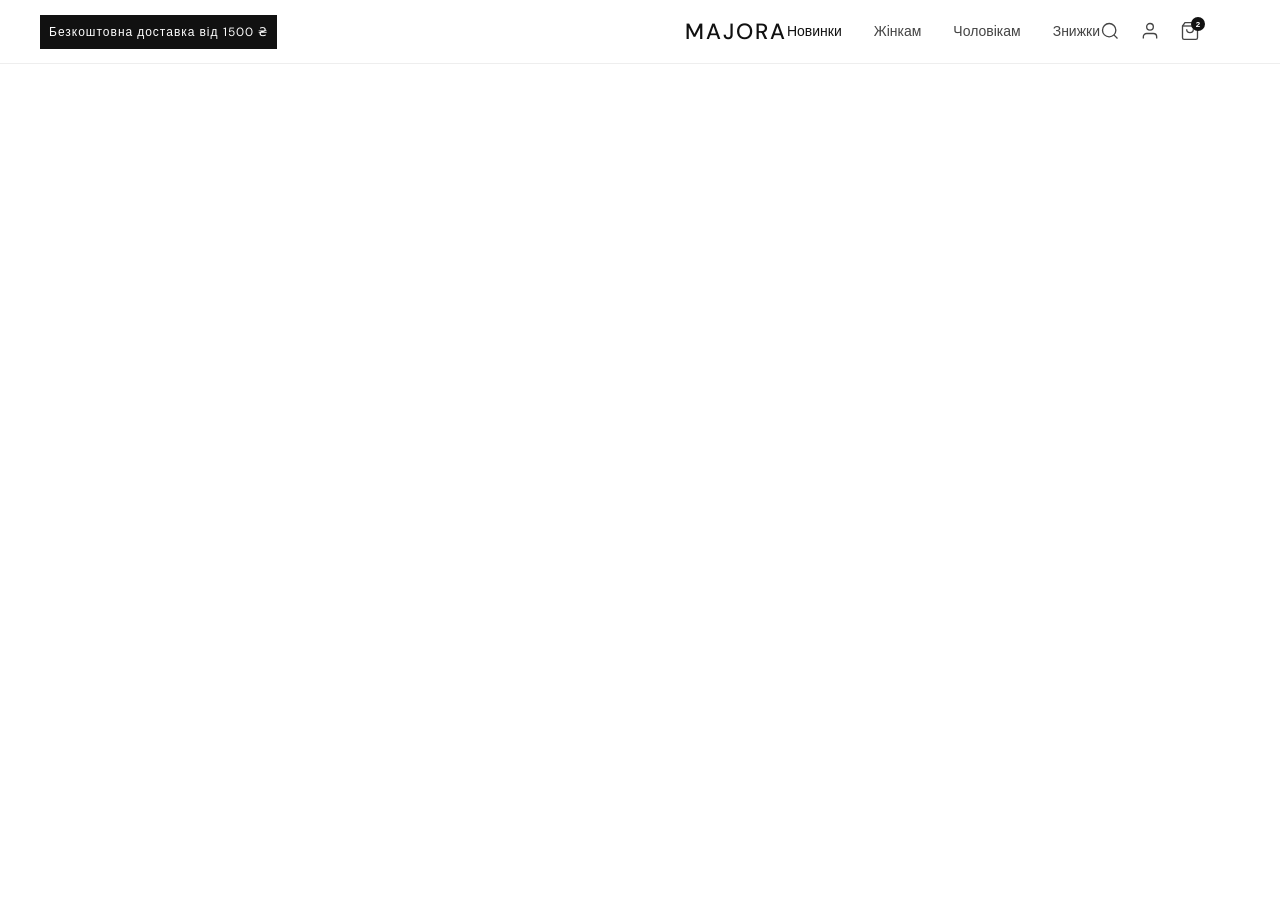
==== index.html @ 752298bf "Add files via upload" ====
<HTML>
    <head>
        <title>Trendora</title>
        <link rel="stylesheet"href="style.css"/>
        <link rel="preconnect" href="https://fonts.googleapis.com">
<link rel="preconnect" href="https://fonts.gstatic.com" crossorigin>
<link href="https://fonts.googleapis.com/css2?family=Bitcount+Grid+Double:wght@100..900&display=swap" rel="stylesheet">
    </head>
    <body>
        <header>
        <!DOCTYPE html>
<html lang="uk">
<head>
  <meta charset="UTF-8">
  <meta name="viewport" content="width=device-width, initial-scale=1.0">
  <title>Majora</title>
  <link href="https://fonts.googleapis.com/css2?family=DM+Sans:wght@300;400;500&display=swap" rel="stylesheet">
  <style>
    * { margin: 0; padding: 0; box-sizing: border-box; }
    body { font-family: 'DM Sans', sans-serif; background: #fff; }

    .topbar {
      background: #111;
      color: #fff;
      text-align: center;
      font-size: 12px;
      letter-spacing: 1px;
      padding: 9px;
    }

    header {
      display: flex;
      align-items: center;
      justify-content: space-between;
      padding: 0 40px;
      height: 64px;
      border-bottom: 1px solid #eee;
    }

    .logo {
      font-size: 22px;
      font-weight: 500;
      letter-spacing: 2px;
      text-transform: uppercase;
      color: #111;
      text-decoration: none;
    }

    nav { display: flex; gap: 32px; }

    nav a {
      font-size: 14px;
      color: #444;
      text-decoration: none;
      transition: color 0.15s;
    }

    nav a:hover { color: #111; }
    nav a.active { color: #111; font-weight: 500; }

    .icons {
      display: flex;
      align-items: center;
      gap: 20px;
    }

    .icons button {
      background: none;
      border: none;
      cursor: pointer;
      color: #444;
      display: flex;
      align-items: center;
      position: relative;
      transition: color 0.15s;
    }

    .icons button:hover { color: #111; }
    .icons button svg { width: 20px; height: 20px; stroke: currentColor; fill: none; stroke-width: 1.6; }

    .dot {
      position: absolute;
      top: -4px;
      right: -5px;
      width: 14px;
      height: 14px;
      background: #111;
      border-radius: 50%;
      font-size: 8px;
      color: #fff;
      font-weight: 600;
      display: flex;
      align-items: center;
      justify-content: center;
    }
  </style>
</head>
<body>

  <div class="topbar">Безкоштовна доставка від 1500 ₴</div>

  <header>
    <a class="logo" href="#">Majora</a>

    <nav>
      <a href="#" class="active">Новинки</a>
      <a href="#">Жінкам</a>
      <a href="#">Чоловікам</a>
      <a href="#">Знижки</a>
    </nav>

    <div class="icons">
      <button title="Пошук">
        <svg viewBox="0 0 24 24"><circle cx="11" cy="11" r="8"/><line x1="21" y1="21" x2="16.65" y2="16.65"/></svg>
      </button>
      <button title="Профіль">
        <svg viewBox="0 0 24 24"><path d="M20 21v-2a4 4 0 0 0-4-4H8a4 4 0 0 0-4 4v2"/><circle cx="12" cy="7" r="4"/></svg>
      </button>
      <button title="Кошик">
        <svg viewBox="0 0 24 24"><path d="M6 2L3 6v14a2 2 0 0 0 2 2h14a2 2 0 0 0 2-2V6l-3-4z"/><line x1="3" y1="6" x2="21" y2="6"/><path d="M16 10a4 4 0 0 1-8 0"/></svg>
        <span class="dot">2</span>
      </button>
    </div>
  </header>

</body>
</html>
        </header>
        <main>
            
        </main>
        <footer>
            
        </footer>

    </body>
</HTML>
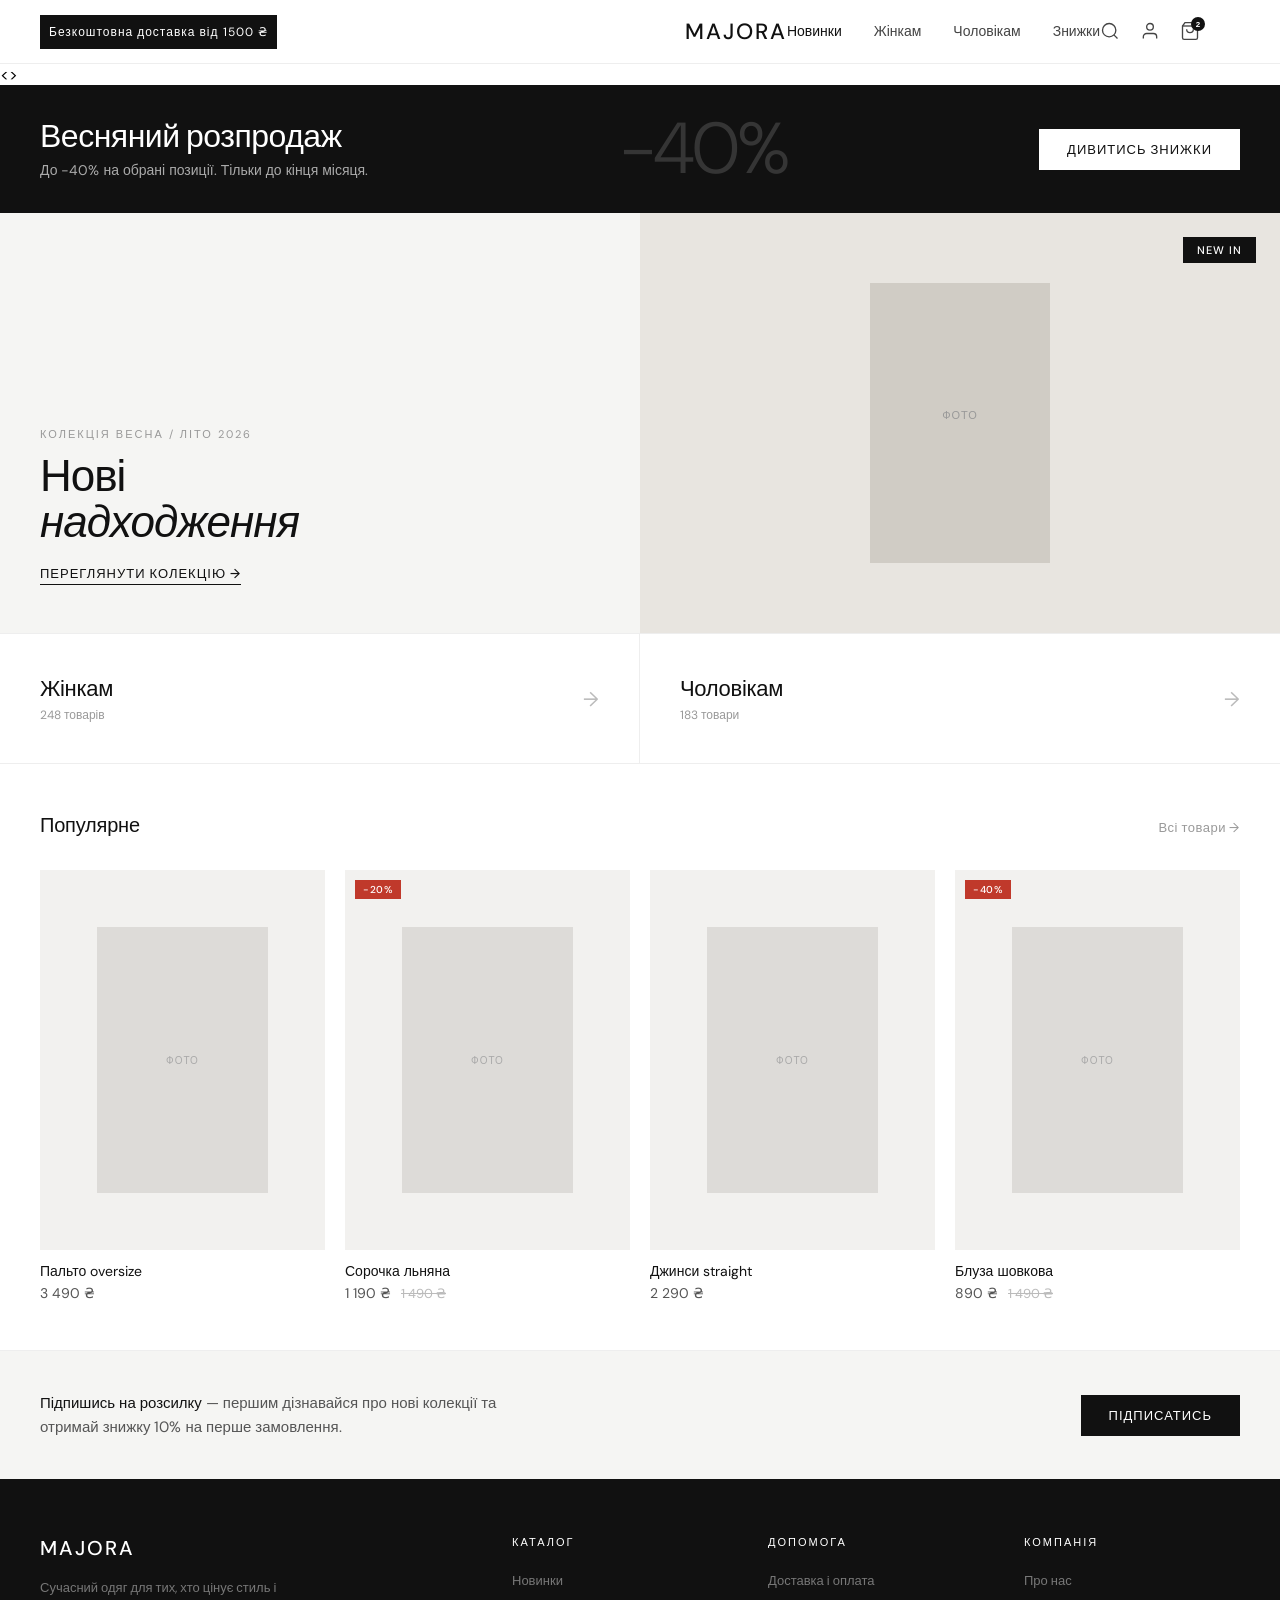
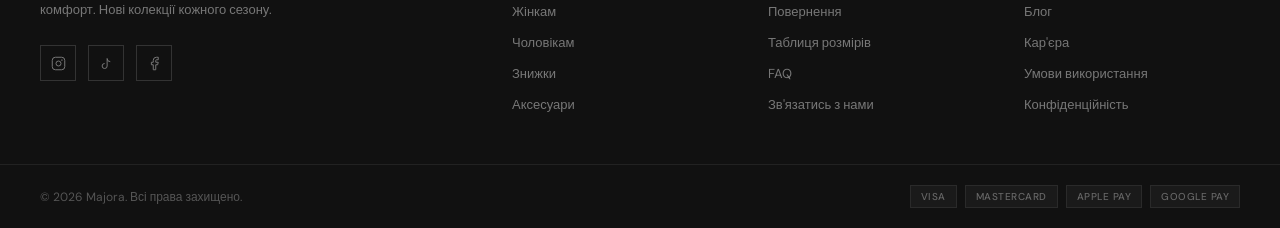
==== commit 25f00c50: "Add files via upload" ====
--- a/index.html
+++ b/index.html
@@ -126,11 +126,506 @@
 </body>
 </html>
         </header>
-        <main>
-            
-        </main>
+        <>
+            <main>
+  <style>
+    * { margin: 0; padding: 0; box-sizing: border-box; }
+    .main-wrap { font-family: 'DM Sans', sans-serif; background: #fff; color: #111; }
+
+    /* SALE BANNER */
+    .sale-banner {
+      background: #111;
+      color: #fff;
+      display: flex;
+      align-items: center;
+      justify-content: space-between;
+      padding: 28px 40px;
+      gap: 24px;
+    }
+    .sale-banner .sale-text h2 { font-size: 32px; font-weight: 500; letter-spacing: -0.5px; line-height: 1.1; }
+    .sale-banner .sale-text p { font-size: 14px; color: #aaa; margin-top: 6px; }
+    .sale-tag {
+      font-size: 72px;
+      font-weight: 300;
+      letter-spacing: -3px;
+      color: #fff;
+      opacity: 0.15;
+      line-height: 1;
+      user-select: none;
+    }
+    .sale-btn {
+      background: #fff;
+      color: #111;
+      border: none;
+      padding: 12px 28px;
+      font-size: 13px;
+      font-family: 'DM Sans', sans-serif;
+      font-weight: 500;
+      letter-spacing: 1px;
+      text-transform: uppercase;
+      cursor: pointer;
+      white-space: nowrap;
+      transition: background 0.15s, color 0.15s;
+    }
+    .sale-btn:hover { background: #e0e0e0; }
+
+    /* HERO */
+    .hero {
+      display: grid;
+      grid-template-columns: 1fr 1fr;
+      min-height: 420px;
+      border-bottom: 1px solid #eee;
+    }
+    .hero-left {
+      background: #f5f5f3;
+      display: flex;
+      flex-direction: column;
+      justify-content: flex-end;
+      padding: 48px 40px;
+      position: relative;
+      overflow: hidden;
+    }
+    .hero-left .hero-tag {
+      font-size: 11px;
+      letter-spacing: 2px;
+      text-transform: uppercase;
+      color: #999;
+      margin-bottom: 12px;
+    }
+    .hero-left h1 {
+      font-size: 44px;
+      font-weight: 300;
+      letter-spacing: -1px;
+      line-height: 1.05;
+      margin-bottom: 20px;
+      color: #111;
+    }
+    .hero-left h1 em { font-style: italic; font-weight: 300; }
+    .hero-cta {
+      display: inline-flex;
+      align-items: center;
+      gap: 8px;
+      font-size: 13px;
+      font-weight: 500;
+      letter-spacing: 1px;
+      text-transform: uppercase;
+      color: #111;
+      text-decoration: none;
+      border-bottom: 1px solid #111;
+      padding-bottom: 2px;
+      width: fit-content;
+    }
+    .hero-visual {
+      background: #e8e5e0;
+      display: flex;
+      align-items: center;
+      justify-content: center;
+      min-height: 420px;
+      position: relative;
+      overflow: hidden;
+    }
+    .hero-visual .placeholder-img {
+      width: 180px;
+      height: 280px;
+      background: #d0ccc5;
+      display: flex;
+      align-items: center;
+      justify-content: center;
+      padding-bottom: 16px;
+      font-size: 11px;
+      letter-spacing: 1px;
+      text-transform: uppercase;
+      color: #999;
+    }
+    .hero-visual .badge {
+      position: absolute;
+      top: 24px;
+      right: 24px;
+      background: #111;
+      color: #fff;
+      font-size: 11px;
+      font-weight: 500;
+      letter-spacing: 1px;
+      text-transform: uppercase;
+      padding: 6px 14px;
+    }
+
+    /* CATEGORIES */
+    .categories {
+      display: grid;
+      grid-template-columns: 1fr 1fr;
+      border-bottom: 1px solid #eee;
+    }
+    .cat-item {
+      padding: 40px;
+      border-right: 1px solid #eee;
+      display: flex;
+      align-items: center;
+      justify-content: space-between;
+      cursor: pointer;
+      transition: background 0.15s;
+    }
+    .cat-item:last-child { border-right: none; }
+    .cat-item:hover { background: #fafafa; }
+    .cat-item .cat-label { font-size: 22px; font-weight: 400; letter-spacing: -0.3px; }
+    .cat-item .cat-count { font-size: 12px; color: #999; margin-top: 4px; }
+    .cat-arrow { font-size: 20px; color: #bbb; transition: color 0.15s, transform 0.15s; }
+    .cat-item:hover .cat-arrow { color: #111; transform: translateX(4px); }
+
+    /* PRODUCTS */
+    .products-section { padding: 48px 40px; }
+    .section-header {
+      display: flex;
+      align-items: baseline;
+      justify-content: space-between;
+      margin-bottom: 32px;
+    }
+    .section-header h2 { font-size: 20px; font-weight: 500; letter-spacing: -0.2px; }
+    .section-header a { font-size: 13px; color: #999; text-decoration: none; letter-spacing: 0.5px; }
+    .section-header a:hover { color: #111; }
+    .products-grid {
+      display: grid;
+      grid-template-columns: repeat(4, 1fr);
+      gap: 20px;
+    }
+    .product-card { cursor: pointer; }
+    .product-img {
+      background: #f2f1ef;
+      aspect-ratio: 3/4;
+      display: flex;
+      align-items: center;
+      justify-content: center;
+      margin-bottom: 12px;
+      position: relative;
+      overflow: hidden;
+      transition: background 0.2s;
+    }
+    .product-card:hover .product-img { background: #eae9e6; }
+    .product-img .pimg-inner {
+      width: 60%;
+      height: 70%;
+      background: #dddbd8;
+      display: flex;
+      align-items: center;
+      justify-content: center;
+      font-size: 10px;
+      letter-spacing: 1px;
+      text-transform: uppercase;
+      color: #aaa;
+    }
+    .product-img .badge-sale {
+      position: absolute;
+      top: 10px;
+      left: 10px;
+      background: #c0392b;
+      color: #fff;
+      font-size: 10px;
+      font-weight: 500;
+      padding: 3px 8px;
+      letter-spacing: 0.5px;
+    }
+    .product-img .btn-wishlist {
+      position: absolute;
+      top: 10px;
+      right: 10px;
+      background: #fff;
+      border: none;
+      width: 28px;
+      height: 28px;
+      display: flex;
+      align-items: center;
+      justify-content: center;
+      cursor: pointer;
+      opacity: 0;
+      transition: opacity 0.15s;
+    }
+    .product-card:hover .btn-wishlist { opacity: 1; }
+    .btn-wishlist svg { width: 14px; height: 14px; stroke: #111; fill: none; stroke-width: 1.6; }
+    .product-name { font-size: 14px; font-weight: 400; color: #111; margin-bottom: 4px; }
+    .product-price { font-size: 14px; color: #555; }
+    .product-price .old { text-decoration: line-through; color: #bbb; margin-left: 6px; font-size: 13px; }
+
+    /* STRIP BANNER */
+    .strip-banner {
+      background: #f5f5f3;
+      border-top: 1px solid #eee;
+      padding: 40px;
+      display: flex;
+      align-items: center;
+      justify-content: space-between;
+      gap: 24px;
+    }
+    .strip-banner p { font-size: 15px; color: #555; max-width: 500px; line-height: 1.6; }
+    .strip-banner p strong { color: #111; font-weight: 500; }
+    .strip-btn {
+      background: #111;
+      color: #fff;
+      border: none;
+      padding: 12px 28px;
+      font-size: 13px;
+      font-family: 'DM Sans', sans-serif;
+      font-weight: 500;
+      letter-spacing: 1px;
+      text-transform: uppercase;
+      cursor: pointer;
+      white-space: nowrap;
+      transition: background 0.15s;
+    }
+    .strip-btn:hover { background: #333; }
+  </style>
+
+  <div class="main-wrap">
+
+    <!-- SALE BANNER -->
+    <div class="sale-banner">
+      <div class="sale-text">
+        <h2>Весняний розпродаж</h2>
+        <p>До −40% на обрані позиції. Тільки до кінця місяця.</p>
+      </div>
+      <div class="sale-tag">−40%</div>
+      <button class="sale-btn">Дивитись знижки</button>
+    </div>
+
+    <!-- HERO -->
+    <div class="hero">
+      <div class="hero-left">
+        <span class="hero-tag">Колекція весна / літо 2026</span>
+        <h1>Нові<br><em>надходження</em></h1>
+        <a href="#" class="hero-cta">Переглянути колекцію →</a>
+      </div>
+      <div class="hero-visual">
+        <div class="placeholder-img">фото</div>
+        <span class="badge">New in</span>
+      </div>
+    </div>
+
+    <!-- CATEGORIES -->
+    <div class="categories">
+      <div class="cat-item">
+        <div>
+          <div class="cat-label">Жінкам</div>
+          <div class="cat-count">248 товарів</div>
+        </div>
+        <span class="cat-arrow">→</span>
+      </div>
+      <div class="cat-item">
+        <div>
+          <div class="cat-label">Чоловікам</div>
+          <div class="cat-count">183 товари</div>
+        </div>
+        <span class="cat-arrow">→</span>
+      </div>
+    </div>
+
+    <!-- PRODUCTS -->
+    <div class="products-section">
+      <div class="section-header">
+        <h2>Популярне</h2>
+        <a href="#">Всі товари →</a>
+      </div>
+      <div class="products-grid">
+
+        <div class="product-card">
+          <div class="product-img">
+            <div class="pimg-inner">фото</div>
+            <button class="btn-wishlist">
+              <svg viewBox="0 0 24 24"><path d="M20.84 4.61a5.5 5.5 0 0 0-7.78 0L12 5.67l-1.06-1.06a5.5 5.5 0 0 0-7.78 7.78l1.06 1.06L12 21.23l7.78-7.78 1.06-1.06a5.5 5.5 0 0 0 0-7.78z"/></svg>
+            </button>
+          </div>
+          <div class="product-name">Пальто oversize</div>
+          <div class="product-price">3 490 ₴</div>
+        </div>
+
+        <div class="product-card">
+          <div class="product-img">
+            <div class="pimg-inner">фото</div>
+            <span class="badge-sale">−20%</span>
+            <button class="btn-wishlist">
+              <svg viewBox="0 0 24 24"><path d="M20.84 4.61a5.5 5.5 0 0 0-7.78 0L12 5.67l-1.06-1.06a5.5 5.5 0 0 0-7.78 7.78l1.06 1.06L12 21.23l7.78-7.78 1.06-1.06a5.5 5.5 0 0 0 0-7.78z"/></svg>
+            </button>
+          </div>
+          <div class="product-name">Сорочка льняна</div>
+          <div class="product-price">1 190 ₴ <span class="old">1 490 ₴</span></div>
+        </div>
+
+        <div class="product-card">
+          <div class="product-img">
+            <div class="pimg-inner">фото</div>
+            <button class="btn-wishlist">
+              <svg viewBox="0 0 24 24"><path d="M20.84 4.61a5.5 5.5 0 0 0-7.78 0L12 5.67l-1.06-1.06a5.5 5.5 0 0 0-7.78 7.78l1.06 1.06L12 21.23l7.78-7.78 1.06-1.06a5.5 5.5 0 0 0 0-7.78z"/></svg>
+            </button>
+          </div>
+          <div class="product-name">Джинси straight</div>
+          <div class="product-price">2 290 ₴</div>
+        </div>
+
+        <div class="product-card">
+          <div class="product-img">
+            <div class="pimg-inner">фото</div>
+            <span class="badge-sale">−40%</span>
+            <button class="btn-wishlist">
+              <svg viewBox="0 0 24 24"><path d="M20.84 4.61a5.5 5.5 0 0 0-7.78 0L12 5.67l-1.06-1.06a5.5 5.5 0 0 0-7.78 7.78l1.06 1.06L12 21.23l7.78-7.78 1.06-1.06a5.5 5.5 0 0 0 0-7.78z"/></svg>
+            </button>
+          </div>
+          <div class="product-name">Блуза шовкова</div>
+          <div class="product-price">890 ₴ <span class="old">1 490 ₴</span></div>
+        </div>
+
+      </div>
+    </div>
+
+    <!-- STRIP BANNER -->
+    <div class="strip-banner">
+      <p><strong>Підпишись на розсилку</strong> — першим дізнавайся про нові колекції та отримай знижку 10% на перше замовлення.</p>
+      <button class="strip-btn">Підписатись</button>
+    </div>
+
+  </div>
+</main>
+        
         <footer>
-            
+            <style>
+    .footer-wrap { font-family: 'DM Sans', sans-serif; background: #111; color: #fff; }
+    .footer-top {
+      display: grid;
+      grid-template-columns: 2fr 1fr 1fr 1fr;
+      gap: 40px;
+      padding: 56px 40px 40px;
+      border-bottom: 1px solid #222;
+    }
+    .footer-brand .logo {
+      font-size: 20px;
+      font-weight: 500;
+      letter-spacing: 2px;
+      text-transform: uppercase;
+      color: #fff;
+      text-decoration: none;
+      display: block;
+      margin-bottom: 16px;
+    }
+    .footer-brand p {
+      font-size: 13px;
+      color: #777;
+      line-height: 1.7;
+      max-width: 240px;
+      margin-bottom: 24px;
+    }
+    .footer-socials { display: flex; gap: 12px; }
+    .footer-socials a {
+      width: 36px;
+      height: 36px;
+      border: 1px solid #333;
+      display: flex;
+      align-items: center;
+      justify-content: center;
+      transition: border-color 0.15s, background 0.15s;
+      text-decoration: none;
+    }
+    .footer-socials a:hover { border-color: #fff; background: #fff; }
+    .footer-socials a:hover svg { stroke: #111; }
+    .footer-socials svg { width: 15px; height: 15px; stroke: #777; fill: none; stroke-width: 1.6; }
+    .footer-col h4 {
+      font-size: 11px;
+      font-weight: 500;
+      letter-spacing: 2px;
+      text-transform: uppercase;
+      color: #fff;
+      margin-bottom: 20px;
+    }
+    .footer-col ul { list-style: none; padding: 0; margin: 0; }
+    .footer-col ul li { margin-bottom: 10px; }
+    .footer-col ul li a {
+      font-size: 13px;
+      color: #777;
+      text-decoration: none;
+      transition: color 0.15s;
+    }
+    .footer-col ul li a:hover { color: #fff; }
+    .footer-bottom {
+      display: flex;
+      align-items: center;
+      justify-content: space-between;
+      padding: 20px 40px;
+    }
+    .footer-bottom p { font-size: 12px; color: #555; margin: 0; }
+    .footer-bottom .pay-icons { display: flex; gap: 8px; align-items: center; }
+    .pay-icon {
+      background: #1a1a1a;
+      border: 1px solid #2a2a2a;
+      padding: 4px 10px;
+      font-size: 10px;
+      font-weight: 500;
+      letter-spacing: 0.5px;
+      color: #666;
+      text-transform: uppercase;
+    }
+  </style>
+
+  <div class="footer-wrap">
+    <div class="footer-top">
+
+      <div class="footer-brand">
+        <a class="logo" href="#">Majora</a>
+        <p>Сучасний одяг для тих, хто цінує стиль і комфорт. Нові колекції кожного сезону.</p>
+        <div class="footer-socials">
+          <a href="#" title="Instagram">
+            <svg viewBox="0 0 24 24"><rect x="2" y="2" width="20" height="20" rx="5"/><circle cx="12" cy="12" r="4"/><circle cx="17.5" cy="6.5" r="0.5" fill="#777"/></svg>
+          </a>
+          <a href="#" title="TikTok">
+            <svg viewBox="0 0 24 24"><path d="M9 12a4 4 0 1 0 4 4V4a5 5 0 0 0 5 5"/></svg>
+          </a>
+          <a href="#" title="Facebook">
+            <svg viewBox="0 0 24 24"><path d="M18 2h-3a5 5 0 0 0-5 5v3H7v4h3v8h4v-8h3l1-4h-4V7a1 1 0 0 1 1-1h3z"/></svg>
+          </a>
+        </div>
+      </div>
+
+      <div class="footer-col">
+        <h4>Каталог</h4>
+        <ul>
+          <li><a href="#">Новинки</a></li>
+          <li><a href="#">Жінкам</a></li>
+          <li><a href="#">Чоловікам</a></li>
+          <li><a href="#">Знижки</a></li>
+          <li><a href="#">Аксесуари</a></li>
+        </ul>
+      </div>
+
+      <div class="footer-col">
+        <h4>Допомога</h4>
+        <ul>
+          <li><a href="#">Доставка і оплата</a></li>
+          <li><a href="#">Повернення</a></li>
+          <li><a href="#">Таблиця розмірів</a></li>
+          <li><a href="#">FAQ</a></li>
+          <li><a href="#">Зв'язатись з нами</a></li>
+        </ul>
+      </div>
+
+      <div class="footer-col">
+        <h4>Компанія</h4>
+        <ul>
+          <li><a href="#">Про нас</a></li>
+          <li><a href="#">Блог</a></li>
+          <li><a href="#">Кар'єра</a></li>
+          <li><a href="#">Умови використання</a></li>
+          <li><a href="#">Конфіденційність</a></li>
+        </ul>
+      </div>
+
+    </div>
+
+    <div class="footer-bottom">
+      <p>© 2026 Majora. Всі права захищено.</p>
+      <div class="pay-icons">
+        <span class="pay-icon">Visa</span>
+        <span class="pay-icon">Mastercard</span>
+        <span class="pay-icon">Apple Pay</span>
+        <span class="pay-icon">Google Pay</span>
+      </div>
+    </div>
+  </div>
+
         </footer>
 
     </body>
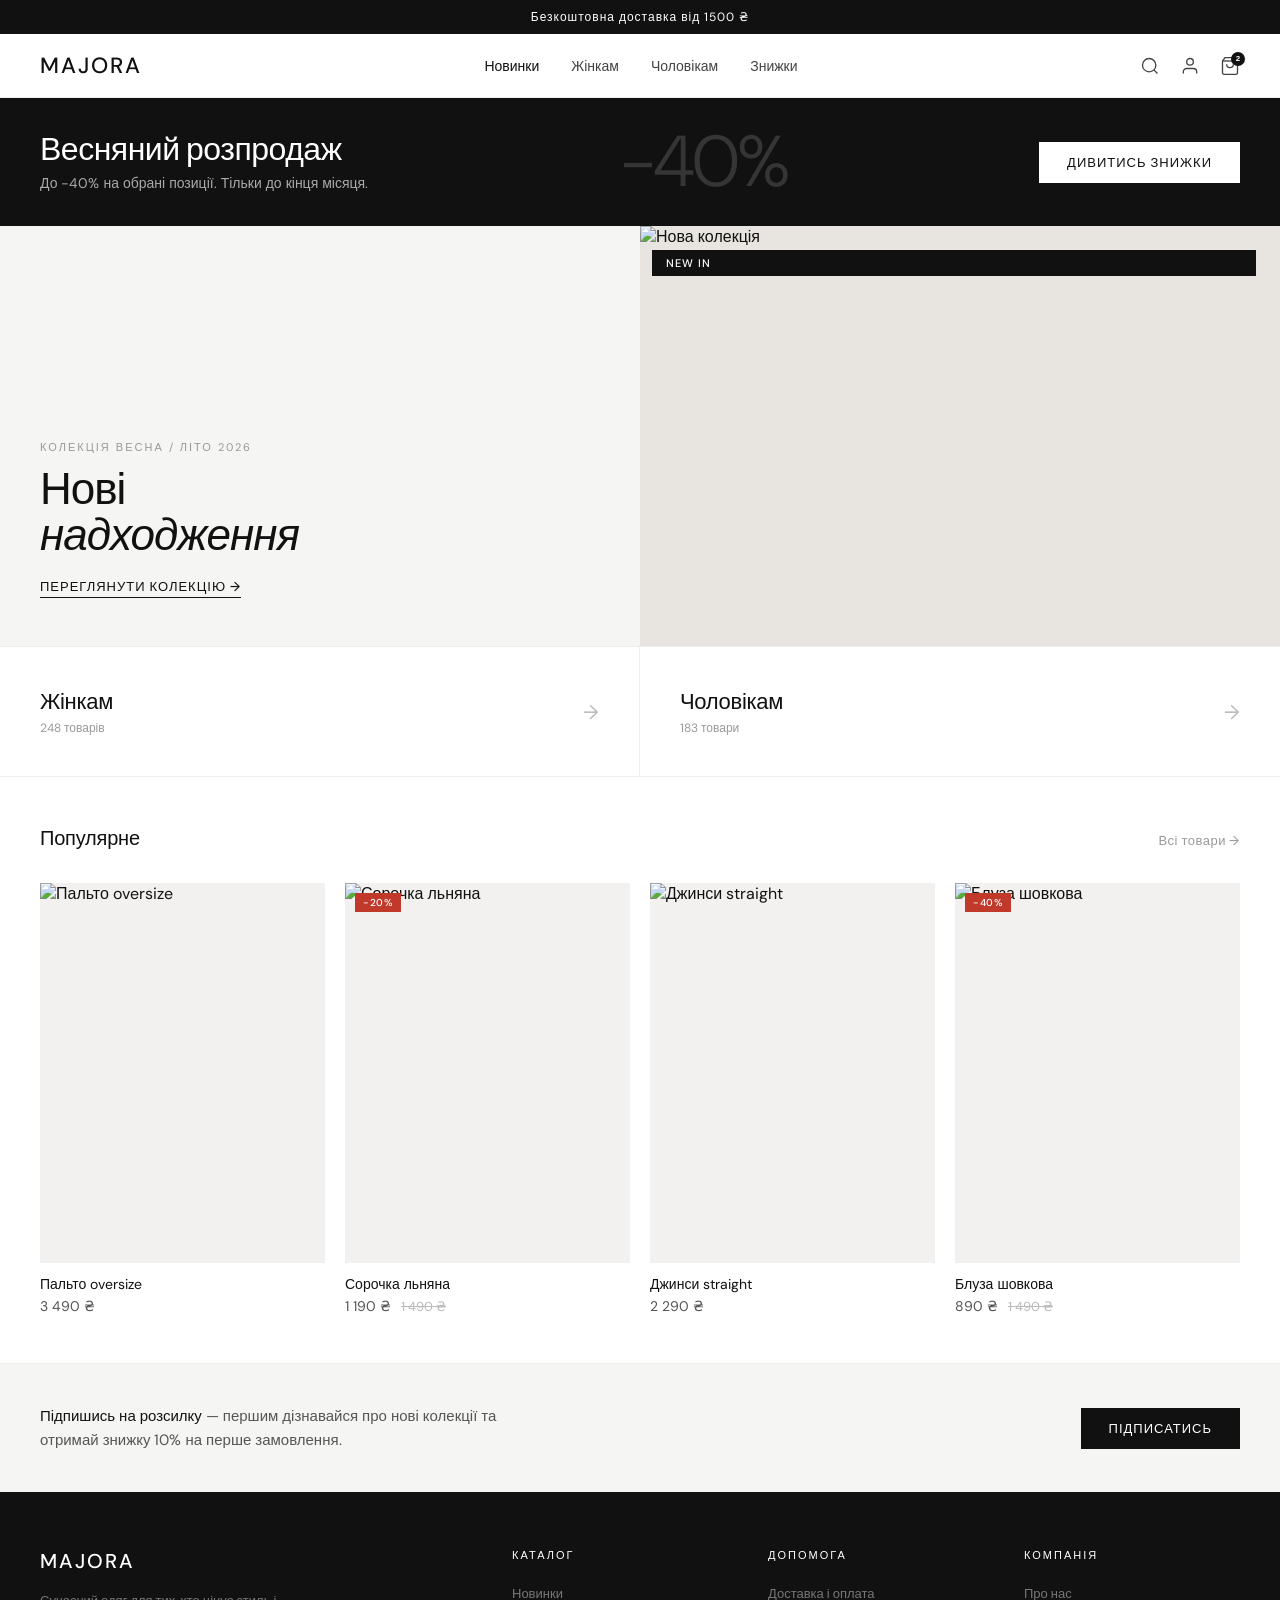
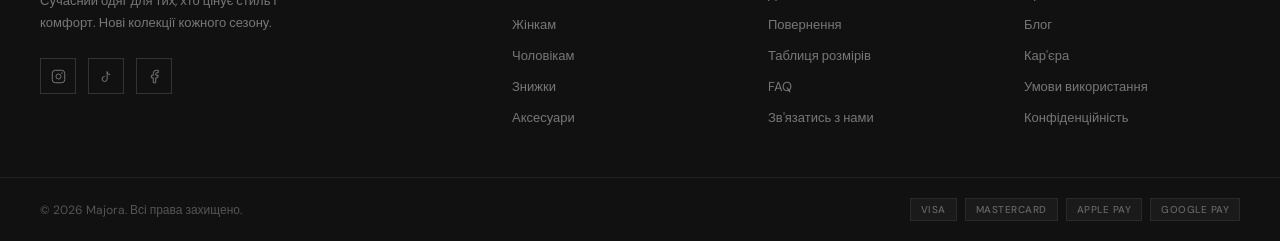
==== commit f06870e6: "Add files via upload" ====
--- a/index.html
+++ b/index.html
@@ -1,109 +1,25 @@
-<HTML>
-    <head>
-        <title>Trendora</title>
-        <link rel="stylesheet"href="style.css"/>
-        <link rel="preconnect" href="https://fonts.googleapis.com">
-<link rel="preconnect" href="https://fonts.gstatic.com" crossorigin>
-<link href="https://fonts.googleapis.com/css2?family=Bitcount+Grid+Double:wght@100..900&display=swap" rel="stylesheet">
-    </head>
-    <body>
-        <header>
-        <!DOCTYPE html>
+<!DOCTYPE html>
 <html lang="uk">
 <head>
   <meta charset="UTF-8">
   <meta name="viewport" content="width=device-width, initial-scale=1.0">
   <title>Majora</title>
+  <link rel="preconnect" href="https://fonts.googleapis.com">
+  <link rel="preconnect" href="https://fonts.gstatic.com" crossorigin>
   <link href="https://fonts.googleapis.com/css2?family=DM+Sans:wght@300;400;500&display=swap" rel="stylesheet">
-  <style>
-    * { margin: 0; padding: 0; box-sizing: border-box; }
-    body { font-family: 'DM Sans', sans-serif; background: #fff; }
-
-    .topbar {
-      background: #111;
-      color: #fff;
-      text-align: center;
-      font-size: 12px;
-      letter-spacing: 1px;
-      padding: 9px;
-    }
-
-    header {
-      display: flex;
-      align-items: center;
-      justify-content: space-between;
-      padding: 0 40px;
-      height: 64px;
-      border-bottom: 1px solid #eee;
-    }
-
-    .logo {
-      font-size: 22px;
-      font-weight: 500;
-      letter-spacing: 2px;
-      text-transform: uppercase;
-      color: #111;
-      text-decoration: none;
-    }
-
-    nav { display: flex; gap: 32px; }
-
-    nav a {
-      font-size: 14px;
-      color: #444;
-      text-decoration: none;
-      transition: color 0.15s;
-    }
-
-    nav a:hover { color: #111; }
-    nav a.active { color: #111; font-weight: 500; }
-
-    .icons {
-      display: flex;
-      align-items: center;
-      gap: 20px;
-    }
-
-    .icons button {
-      background: none;
-      border: none;
-      cursor: pointer;
-      color: #444;
-      display: flex;
-      align-items: center;
-      position: relative;
-      transition: color 0.15s;
-    }
-
-    .icons button:hover { color: #111; }
-    .icons button svg { width: 20px; height: 20px; stroke: currentColor; fill: none; stroke-width: 1.6; }
-
-    .dot {
-      position: absolute;
-      top: -4px;
-      right: -5px;
-      width: 14px;
-      height: 14px;
-      background: #111;
-      border-radius: 50%;
-      font-size: 8px;
-      color: #fff;
-      font-weight: 600;
-      display: flex;
-      align-items: center;
-      justify-content: center;
-    }
-  </style>
+  <link rel="stylesheet" href="style.css">
 </head>
 <body>
 
+  <!-- TOPBAR -->
   <div class="topbar">Безкоштовна доставка від 1500 ₴</div>
 
+  <!-- HEADER -->
   <header>
     <a class="logo" href="#">Majora</a>
 
     <nav>
-      <a href="#" class="active">Новинки</a>
+      <a href="new.html" class="active">Новинки</a>
       <a href="#">Жінкам</a>
       <a href="#">Чоловікам</a>
       <a href="#">Знижки</a>
@@ -123,258 +39,8 @@
     </div>
   </header>
 
-</body>
-</html>
-        </header>
-        <>
-            <main>
-  <style>
-    * { margin: 0; padding: 0; box-sizing: border-box; }
-    .main-wrap { font-family: 'DM Sans', sans-serif; background: #fff; color: #111; }
-
-    /* SALE BANNER */
-    .sale-banner {
-      background: #111;
-      color: #fff;
-      display: flex;
-      align-items: center;
-      justify-content: space-between;
-      padding: 28px 40px;
-      gap: 24px;
-    }
-    .sale-banner .sale-text h2 { font-size: 32px; font-weight: 500; letter-spacing: -0.5px; line-height: 1.1; }
-    .sale-banner .sale-text p { font-size: 14px; color: #aaa; margin-top: 6px; }
-    .sale-tag {
-      font-size: 72px;
-      font-weight: 300;
-      letter-spacing: -3px;
-      color: #fff;
-      opacity: 0.15;
-      line-height: 1;
-      user-select: none;
-    }
-    .sale-btn {
-      background: #fff;
-      color: #111;
-      border: none;
-      padding: 12px 28px;
-      font-size: 13px;
-      font-family: 'DM Sans', sans-serif;
-      font-weight: 500;
-      letter-spacing: 1px;
-      text-transform: uppercase;
-      cursor: pointer;
-      white-space: nowrap;
-      transition: background 0.15s, color 0.15s;
-    }
-    .sale-btn:hover { background: #e0e0e0; }
-
-    /* HERO */
-    .hero {
-      display: grid;
-      grid-template-columns: 1fr 1fr;
-      min-height: 420px;
-      border-bottom: 1px solid #eee;
-    }
-    .hero-left {
-      background: #f5f5f3;
-      display: flex;
-      flex-direction: column;
-      justify-content: flex-end;
-      padding: 48px 40px;
-      position: relative;
-      overflow: hidden;
-    }
-    .hero-left .hero-tag {
-      font-size: 11px;
-      letter-spacing: 2px;
-      text-transform: uppercase;
-      color: #999;
-      margin-bottom: 12px;
-    }
-    .hero-left h1 {
-      font-size: 44px;
-      font-weight: 300;
-      letter-spacing: -1px;
-      line-height: 1.05;
-      margin-bottom: 20px;
-      color: #111;
-    }
-    .hero-left h1 em { font-style: italic; font-weight: 300; }
-    .hero-cta {
-      display: inline-flex;
-      align-items: center;
-      gap: 8px;
-      font-size: 13px;
-      font-weight: 500;
-      letter-spacing: 1px;
-      text-transform: uppercase;
-      color: #111;
-      text-decoration: none;
-      border-bottom: 1px solid #111;
-      padding-bottom: 2px;
-      width: fit-content;
-    }
-    .hero-visual {
-      background: #e8e5e0;
-      display: flex;
-      align-items: center;
-      justify-content: center;
-      min-height: 420px;
-      position: relative;
-      overflow: hidden;
-    }
-    .hero-visual .placeholder-img {
-      width: 180px;
-      height: 280px;
-      background: #d0ccc5;
-      display: flex;
-      align-items: center;
-      justify-content: center;
-      padding-bottom: 16px;
-      font-size: 11px;
-      letter-spacing: 1px;
-      text-transform: uppercase;
-      color: #999;
-    }
-    .hero-visual .badge {
-      position: absolute;
-      top: 24px;
-      right: 24px;
-      background: #111;
-      color: #fff;
-      font-size: 11px;
-      font-weight: 500;
-      letter-spacing: 1px;
-      text-transform: uppercase;
-      padding: 6px 14px;
-    }
-
-    /* CATEGORIES */
-    .categories {
-      display: grid;
-      grid-template-columns: 1fr 1fr;
-      border-bottom: 1px solid #eee;
-    }
-    .cat-item {
-      padding: 40px;
-      border-right: 1px solid #eee;
-      display: flex;
-      align-items: center;
-      justify-content: space-between;
-      cursor: pointer;
-      transition: background 0.15s;
-    }
-    .cat-item:last-child { border-right: none; }
-    .cat-item:hover { background: #fafafa; }
-    .cat-item .cat-label { font-size: 22px; font-weight: 400; letter-spacing: -0.3px; }
-    .cat-item .cat-count { font-size: 12px; color: #999; margin-top: 4px; }
-    .cat-arrow { font-size: 20px; color: #bbb; transition: color 0.15s, transform 0.15s; }
-    .cat-item:hover .cat-arrow { color: #111; transform: translateX(4px); }
-
-    /* PRODUCTS */
-    .products-section { padding: 48px 40px; }
-    .section-header {
-      display: flex;
-      align-items: baseline;
-      justify-content: space-between;
-      margin-bottom: 32px;
-    }
-    .section-header h2 { font-size: 20px; font-weight: 500; letter-spacing: -0.2px; }
-    .section-header a { font-size: 13px; color: #999; text-decoration: none; letter-spacing: 0.5px; }
-    .section-header a:hover { color: #111; }
-    .products-grid {
-      display: grid;
-      grid-template-columns: repeat(4, 1fr);
-      gap: 20px;
-    }
-    .product-card { cursor: pointer; }
-    .product-img {
-      background: #f2f1ef;
-      aspect-ratio: 3/4;
-      display: flex;
-      align-items: center;
-      justify-content: center;
-      margin-bottom: 12px;
-      position: relative;
-      overflow: hidden;
-      transition: background 0.2s;
-    }
-    .product-card:hover .product-img { background: #eae9e6; }
-    .product-img .pimg-inner {
-      width: 60%;
-      height: 70%;
-      background: #dddbd8;
-      display: flex;
-      align-items: center;
-      justify-content: center;
-      font-size: 10px;
-      letter-spacing: 1px;
-      text-transform: uppercase;
-      color: #aaa;
-    }
-    .product-img .badge-sale {
-      position: absolute;
-      top: 10px;
-      left: 10px;
-      background: #c0392b;
-      color: #fff;
-      font-size: 10px;
-      font-weight: 500;
-      padding: 3px 8px;
-      letter-spacing: 0.5px;
-    }
-    .product-img .btn-wishlist {
-      position: absolute;
-      top: 10px;
-      right: 10px;
-      background: #fff;
-      border: none;
-      width: 28px;
-      height: 28px;
-      display: flex;
-      align-items: center;
-      justify-content: center;
-      cursor: pointer;
-      opacity: 0;
-      transition: opacity 0.15s;
-    }
-    .product-card:hover .btn-wishlist { opacity: 1; }
-    .btn-wishlist svg { width: 14px; height: 14px; stroke: #111; fill: none; stroke-width: 1.6; }
-    .product-name { font-size: 14px; font-weight: 400; color: #111; margin-bottom: 4px; }
-    .product-price { font-size: 14px; color: #555; }
-    .product-price .old { text-decoration: line-through; color: #bbb; margin-left: 6px; font-size: 13px; }
-
-    /* STRIP BANNER */
-    .strip-banner {
-      background: #f5f5f3;
-      border-top: 1px solid #eee;
-      padding: 40px;
-      display: flex;
-      align-items: center;
-      justify-content: space-between;
-      gap: 24px;
-    }
-    .strip-banner p { font-size: 15px; color: #555; max-width: 500px; line-height: 1.6; }
-    .strip-banner p strong { color: #111; font-weight: 500; }
-    .strip-btn {
-      background: #111;
-      color: #fff;
-      border: none;
-      padding: 12px 28px;
-      font-size: 13px;
-      font-family: 'DM Sans', sans-serif;
-      font-weight: 500;
-      letter-spacing: 1px;
-      text-transform: uppercase;
-      cursor: pointer;
-      white-space: nowrap;
-      transition: background 0.15s;
-    }
-    .strip-btn:hover { background: #333; }
-  </style>
-
-  <div class="main-wrap">
+  <!-- MAIN -->
+  <main>
 
     <!-- SALE BANNER -->
     <div class="sale-banner">
@@ -394,7 +60,7 @@
         <a href="#" class="hero-cta">Переглянути колекцію →</a>
       </div>
       <div class="hero-visual">
-        <div class="placeholder-img">фото</div>
+        <img src="https://images.unsplash.com/photo-1469334031218-e382a71b716b?w=900&q=80" alt="Нова колекція" style="width:100%;height:100%;object-fit:cover;position:absolute;top:0;left:0;">
         <span class="badge">New in</span>
       </div>
     </div>
@@ -427,7 +93,7 @@
 
         <div class="product-card">
           <div class="product-img">
-            <div class="pimg-inner">фото</div>
+            <img src="https://images.unsplash.com/photo-1591047139829-d91aecb6caea?w=600&q=80" alt="Пальто oversize" style="width:100%;height:100%;object-fit:cover;position:absolute;top:0;left:0;transition:transform 0.6s ease;">
             <button class="btn-wishlist">
               <svg viewBox="0 0 24 24"><path d="M20.84 4.61a5.5 5.5 0 0 0-7.78 0L12 5.67l-1.06-1.06a5.5 5.5 0 0 0-7.78 7.78l1.06 1.06L12 21.23l7.78-7.78 1.06-1.06a5.5 5.5 0 0 0 0-7.78z"/></svg>
             </button>
@@ -438,7 +104,7 @@
 
         <div class="product-card">
           <div class="product-img">
-            <div class="pimg-inner">фото</div>
+            <img src="https://images.unsplash.com/photo-1558618666-fcd25c85cd64?w=600&q=80" alt="Сорочка льняна" style="width:100%;height:100%;object-fit:cover;position:absolute;top:0;left:0;transition:transform 0.6s ease;">
             <span class="badge-sale">−20%</span>
             <button class="btn-wishlist">
               <svg viewBox="0 0 24 24"><path d="M20.84 4.61a5.5 5.5 0 0 0-7.78 0L12 5.67l-1.06-1.06a5.5 5.5 0 0 0-7.78 7.78l1.06 1.06L12 21.23l7.78-7.78 1.06-1.06a5.5 5.5 0 0 0 0-7.78z"/></svg>
@@ -450,7 +116,7 @@
 
         <div class="product-card">
           <div class="product-img">
-            <div class="pimg-inner">фото</div>
+            <img src="https://images.unsplash.com/photo-1542272604-787c3835535d?w=600&q=80" alt="Джинси straight" style="width:100%;height:100%;object-fit:cover;position:absolute;top:0;left:0;transition:transform 0.6s ease;">
             <button class="btn-wishlist">
               <svg viewBox="0 0 24 24"><path d="M20.84 4.61a5.5 5.5 0 0 0-7.78 0L12 5.67l-1.06-1.06a5.5 5.5 0 0 0-7.78 7.78l1.06 1.06L12 21.23l7.78-7.78 1.06-1.06a5.5 5.5 0 0 0 0-7.78z"/></svg>
             </button>
@@ -461,7 +127,7 @@
 
         <div class="product-card">
           <div class="product-img">
-            <div class="pimg-inner">фото</div>
+            <img src="https://images.unsplash.com/photo-1515886657613-9f3515b0c78f?w=600&q=80" alt="Блуза шовкова" style="width:100%;height:100%;object-fit:cover;position:absolute;top:0;left:0;transition:transform 0.6s ease;">
             <span class="badge-sale">−40%</span>
             <button class="btn-wishlist">
               <svg viewBox="0 0 24 24"><path d="M20.84 4.61a5.5 5.5 0 0 0-7.78 0L12 5.67l-1.06-1.06a5.5 5.5 0 0 0-7.78 7.78l1.06 1.06L12 21.23l7.78-7.78 1.06-1.06a5.5 5.5 0 0 0 0-7.78z"/></svg>
@@ -480,153 +146,75 @@
       <button class="strip-btn">Підписатись</button>
     </div>
 
-  </div>
-</main>
-        
-        <footer>
-            <style>
-    .footer-wrap { font-family: 'DM Sans', sans-serif; background: #111; color: #fff; }
-    .footer-top {
-      display: grid;
-      grid-template-columns: 2fr 1fr 1fr 1fr;
-      gap: 40px;
-      padding: 56px 40px 40px;
-      border-bottom: 1px solid #222;
-    }
-    .footer-brand .logo {
-      font-size: 20px;
-      font-weight: 500;
-      letter-spacing: 2px;
-      text-transform: uppercase;
-      color: #fff;
-      text-decoration: none;
-      display: block;
-      margin-bottom: 16px;
-    }
-    .footer-brand p {
-      font-size: 13px;
-      color: #777;
-      line-height: 1.7;
-      max-width: 240px;
-      margin-bottom: 24px;
-    }
-    .footer-socials { display: flex; gap: 12px; }
-    .footer-socials a {
-      width: 36px;
-      height: 36px;
-      border: 1px solid #333;
-      display: flex;
-      align-items: center;
-      justify-content: center;
-      transition: border-color 0.15s, background 0.15s;
-      text-decoration: none;
-    }
-    .footer-socials a:hover { border-color: #fff; background: #fff; }
-    .footer-socials a:hover svg { stroke: #111; }
-    .footer-socials svg { width: 15px; height: 15px; stroke: #777; fill: none; stroke-width: 1.6; }
-    .footer-col h4 {
-      font-size: 11px;
-      font-weight: 500;
-      letter-spacing: 2px;
-      text-transform: uppercase;
-      color: #fff;
-      margin-bottom: 20px;
-    }
-    .footer-col ul { list-style: none; padding: 0; margin: 0; }
-    .footer-col ul li { margin-bottom: 10px; }
-    .footer-col ul li a {
-      font-size: 13px;
-      color: #777;
-      text-decoration: none;
-      transition: color 0.15s;
-    }
-    .footer-col ul li a:hover { color: #fff; }
-    .footer-bottom {
-      display: flex;
-      align-items: center;
-      justify-content: space-between;
-      padding: 20px 40px;
-    }
-    .footer-bottom p { font-size: 12px; color: #555; margin: 0; }
-    .footer-bottom .pay-icons { display: flex; gap: 8px; align-items: center; }
-    .pay-icon {
-      background: #1a1a1a;
-      border: 1px solid #2a2a2a;
-      padding: 4px 10px;
-      font-size: 10px;
-      font-weight: 500;
-      letter-spacing: 0.5px;
-      color: #666;
-      text-transform: uppercase;
-    }
-  </style>
-
-  <div class="footer-wrap">
-    <div class="footer-top">
-
-      <div class="footer-brand">
-        <a class="logo" href="#">Majora</a>
-        <p>Сучасний одяг для тих, хто цінує стиль і комфорт. Нові колекції кожного сезону.</p>
-        <div class="footer-socials">
-          <a href="#" title="Instagram">
-            <svg viewBox="0 0 24 24"><rect x="2" y="2" width="20" height="20" rx="5"/><circle cx="12" cy="12" r="4"/><circle cx="17.5" cy="6.5" r="0.5" fill="#777"/></svg>
-          </a>
-          <a href="#" title="TikTok">
-            <svg viewBox="0 0 24 24"><path d="M9 12a4 4 0 1 0 4 4V4a5 5 0 0 0 5 5"/></svg>
-          </a>
-          <a href="#" title="Facebook">
-            <svg viewBox="0 0 24 24"><path d="M18 2h-3a5 5 0 0 0-5 5v3H7v4h3v8h4v-8h3l1-4h-4V7a1 1 0 0 1 1-1h3z"/></svg>
-          </a>
-        </div>
-      </div>
-
-      <div class="footer-col">
-        <h4>Каталог</h4>
-        <ul>
-          <li><a href="#">Новинки</a></li>
-          <li><a href="#">Жінкам</a></li>
-          <li><a href="#">Чоловікам</a></li>
-          <li><a href="#">Знижки</a></li>
-          <li><a href="#">Аксесуари</a></li>
-        </ul>
-      </div>
-
-      <div class="footer-col">
-        <h4>Допомога</h4>
-        <ul>
-          <li><a href="#">Доставка і оплата</a></li>
-          <li><a href="#">Повернення</a></li>
-          <li><a href="#">Таблиця розмірів</a></li>
-          <li><a href="#">FAQ</a></li>
-          <li><a href="#">Зв'язатись з нами</a></li>
-        </ul>
-      </div>
-
-      <div class="footer-col">
-        <h4>Компанія</h4>
-        <ul>
-          <li><a href="#">Про нас</a></li>
-          <li><a href="#">Блог</a></li>
-          <li><a href="#">Кар'єра</a></li>
-          <li><a href="#">Умови використання</a></li>
-          <li><a href="#">Конфіденційність</a></li>
-        </ul>
-      </div>
-
-    </div>
-
-    <div class="footer-bottom">
-      <p>© 2026 Majora. Всі права захищено.</p>
-      <div class="pay-icons">
-        <span class="pay-icon">Visa</span>
-        <span class="pay-icon">Mastercard</span>
-        <span class="pay-icon">Apple Pay</span>
-        <span class="pay-icon">Google Pay</span>
-      </div>
-    </div>
-  </div>
-
-        </footer>
-
-    </body>
-</HTML>+  </main>
+
+  <!-- FOOTER -->
+  <footer>
+    <div class="footer-wrap">
+      <div class="footer-top">
+
+        <div class="footer-brand">
+          <a class="logo-f" href="#">Majora</a>
+          <p>Сучасний одяг для тих, хто цінує стиль і комфорт. Нові колекції кожного сезону.</p>
+          <div class="footer-socials">
+            <a href="#" title="Instagram">
+              <svg viewBox="0 0 24 24"><rect x="2" y="2" width="20" height="20" rx="5"/><circle cx="12" cy="12" r="4"/><circle cx="17.5" cy="6.5" r="0.5" fill="#777"/></svg>
+            </a>
+            <a href="#" title="TikTok">
+              <svg viewBox="0 0 24 24"><path d="M9 12a4 4 0 1 0 4 4V4a5 5 0 0 0 5 5"/></svg>
+            </a>
+            <a href="#" title="Facebook">
+              <svg viewBox="0 0 24 24"><path d="M18 2h-3a5 5 0 0 0-5 5v3H7v4h3v8h4v-8h3l1-4h-4V7a1 1 0 0 1 1-1h3z"/></svg>
+            </a>
+          </div>
+        </div>
+
+        <div class="footer-col">
+          <h4>Каталог</h4>
+          <ul>
+            <li><a href="#">Новинки</a></li>
+            <li><a href="#">Жінкам</a></li>
+            <li><a href="#">Чоловікам</a></li>
+            <li><a href="#">Знижки</a></li>
+            <li><a href="#">Аксесуари</a></li>
+          </ul>
+        </div>
+
+        <div class="footer-col">
+          <h4>Допомога</h4>
+          <ul>
+            <li><a href="#">Доставка і оплата</a></li>
+            <li><a href="#">Повернення</a></li>
+            <li><a href="#">Таблиця розмірів</a></li>
+            <li><a href="#">FAQ</a></li>
+            <li><a href="#">Зв'язатись з нами</a></li>
+          </ul>
+        </div>
+
+        <div class="footer-col">
+          <h4>Компанія</h4>
+          <ul>
+            <li><a href="#">Про нас</a></li>
+            <li><a href="#">Блог</a></li>
+            <li><a href="#">Кар'єра</a></li>
+            <li><a href="#">Умови використання</a></li>
+            <li><a href="#">Конфіденційність</a></li>
+          </ul>
+        </div>
+
+      </div>
+
+      <div class="footer-bottom">
+        <p>© 2026 Majora. Всі права захищено.</p>
+        <div class="pay-icons">
+          <span class="pay-icon">Visa</span>
+          <span class="pay-icon">Mastercard</span>
+          <span class="pay-icon">Apple Pay</span>
+          <span class="pay-icon">Google Pay</span>
+        </div>
+      </div>
+    </div>
+  </footer>
+
+</body>
+</html>
--- a/style.css
+++ b/style.css
@@ -0,0 +1,535 @@
+*, *::before, *::after { margin: 0; padding: 0; box-sizing: border-box; }
+:root { --black: #111; --white: #fff; --gray-mid: #e8e8e8; --gray-text: #777; --gray-muted: #bbb; --accent: #c0392b; }
+body { font-family: 'DM Sans', sans-serif; background: var(--white); color: var(--black); }
+
+/* ─── TOPBAR ─── */
+.topbar { background: var(--black); color: var(--white); text-align: center; font-size: 12px; letter-spacing: 1px; padding: 9px; }
+
+/* ─── HEADER ─── */
+header { display: flex; align-items: center; justify-content: space-between; padding: 0 40px; height: 64px; border-bottom: 1px solid var(--gray-mid); position: sticky; top: 0; background: var(--white); z-index: 100; }
+.logo { font-size: 22px; font-weight: 500; letter-spacing: 2px; text-transform: uppercase; color: var(--black); text-decoration: none; }
+nav { display: flex; gap: 32px; }
+nav a { font-size: 14px; color: #444; text-decoration: none; transition: color 0.15s; }
+nav a:hover, nav a.active { color: var(--black); font-weight: 500; }
+.icons { display: flex; align-items: center; gap: 20px; }
+.icons button { background: none; border: none; cursor: pointer; color: #444; display: flex; align-items: center; position: relative; }
+.icons button svg { width: 20px; height: 20px; stroke: currentColor; fill: none; stroke-width: 1.6; }
+.dot { position: absolute; top: -4px; right: -5px; width: 14px; height: 14px; background: var(--black); border-radius: 50%; font-size: 8px; color: var(--white); font-weight: 600; display: flex; align-items: center; justify-content: center; }
+
+/* ─── PAGE TITLE ─── */
+.page-title { display: flex; align-items: flex-end; justify-content: space-between; padding: 40px 40px 20px; border-bottom: 1px solid var(--gray-mid); }
+.page-title h1 { font-size: 36px; font-weight: 300; letter-spacing: -1.5px; }
+.page-title h1 em { font-style: italic; }
+.page-title .count { font-size: 13px; color: var(--gray-text); }
+
+/* ─── FILTERS BAR ─── */
+.filters-bar { display: flex; align-items: center; justify-content: space-between; padding: 14px 40px; border-bottom: 1px solid var(--gray-mid); gap: 16px; }
+.filter-tabs { display: flex; gap: 6px; flex-wrap: wrap; }
+.ftab { border: 1px solid var(--gray-mid); background: var(--white); font-family: 'DM Sans', sans-serif; font-size: 12px; letter-spacing: 0.8px; text-transform: uppercase; padding: 7px 16px; cursor: pointer; color: #555; transition: all 0.15s; }
+.ftab:hover { border-color: var(--black); color: var(--black); }
+.ftab.active { background: var(--black); border-color: var(--black); color: var(--white); }
+.sort-wrap { display: flex; align-items: center; gap: 10px; }
+.sort-label { font-size: 12px; letter-spacing: 0.8px; text-transform: uppercase; color: var(--gray-text); white-space: nowrap; }
+.sort-sel { border: 1px solid var(--gray-mid); background: var(--white); font-family: 'DM Sans', sans-serif; font-size: 12px; padding: 7px 32px 7px 12px; color: var(--black); cursor: pointer; appearance: none; background-image: url("data:image/svg+xml,%3Csvg xmlns='http://www.w3.org/2000/svg' width='10' height='6' viewBox='0 0 10 6'%3E%3Cpath d='M1 1l4 4 4-4' stroke='%23111' stroke-width='1.4' fill='none' stroke-linecap='round'/%3E%3C/svg%3E"); background-repeat: no-repeat; background-position: right 12px center; }
+
+/* ─── GRID ─── */
+.grid-wrap { padding: 32px 40px 56px; }
+.products-grid { display: grid; grid-template-columns: repeat(4, 1fr); gap: 2px; }
+
+/* ─── PRODUCT CARD ─── */
+.card { position: relative; cursor: pointer; overflow: hidden; background: #f5f5f3; }
+.card-img { aspect-ratio: 2/3; overflow: hidden; position: relative; }
+.card-img img { width: 100%; height: 100%; object-fit: cover; display: block; transition: transform 0.6s ease; }
+.card-img img.img-hover { position: absolute; top: 0; left: 0; opacity: 0; transition: opacity 0.4s ease, transform 0.6s ease; }
+.card:hover .card-img img.img-hover { opacity: 1; transform: scale(1.04); }
+.card:hover .card-img img.img-main { transform: scale(1.04); }
+
+.badge { position: absolute; top: 12px; left: 12px; background: var(--black); color: var(--white); font-size: 10px; font-weight: 500; letter-spacing: 1px; text-transform: uppercase; padding: 4px 9px; z-index: 2; }
+.badge.sale { background: var(--accent); }
+
+.btn-wish { position: absolute; top: 10px; right: 10px; z-index: 2; background: none; border: none; cursor: pointer; opacity: 0; transition: opacity 0.2s; padding: 4px; }
+.card:hover .btn-wish, .btn-wish.liked { opacity: 1; }
+.btn-wish svg { width: 20px; height: 20px; stroke: var(--white); fill: none; stroke-width: 1.6; filter: drop-shadow(0 1px 4px rgba(0,0,0,0.5)); }
+.btn-wish.liked svg { fill: var(--white); }
+
+.add-bar { position: absolute; bottom: 0; left: 0; right: 0; z-index: 2; background: rgba(255,255,255,0.95); font-family: 'DM Sans', sans-serif; font-size: 11px; font-weight: 500; letter-spacing: 1.5px; text-transform: uppercase; color: var(--black); border: none; padding: 12px; transform: translateY(100%); transition: transform 0.25s ease; cursor: pointer; width: 100%; text-align: center; }
+.card:hover .add-bar { transform: translateY(0); }
+
+.card-body { padding: 10px 4px 20px; }
+.card-name { font-size: 13px; font-weight: 400; color: var(--black); margin-bottom: 4px; }
+.card-price { font-size: 13px; color: #555; }
+.card-price .old { text-decoration: line-through; color: var(--gray-muted); margin-left: 6px; font-size: 12px; }
+
+/* ─── LOAD MORE ─── */
+.load-more { text-align: center; padding: 0 0 56px; }
+.load-btn { border: 1px solid var(--black); background: var(--white); font-family: 'DM Sans', sans-serif; font-size: 12px; font-weight: 500; letter-spacing: 2px; text-transform: uppercase; padding: 14px 48px; cursor: pointer; color: var(--black); transition: all 0.15s; }
+.load-btn:hover { background: var(--black); color: var(--white); }
+.load-sub { font-size: 12px; color: var(--gray-text); margin-top: 12px; }
+
+/* ─── FOOTER ─── */
+.footer-wrap { font-family: 'DM Sans', sans-serif; background: var(--black); color: var(--white); }
+.footer-top { display: grid; grid-template-columns: 2fr 1fr 1fr 1fr; gap: 40px; padding: 56px 40px 40px; border-bottom: 1px solid #222; }
+.footer-brand .logo-f { font-size: 20px; font-weight: 500; letter-spacing: 2px; text-transform: uppercase; color: var(--white); text-decoration: none; display: block; margin-bottom: 16px; }
+.footer-brand p { font-size: 13px; color: #777; line-height: 1.7; max-width: 240px; margin-bottom: 24px; }
+.footer-socials { display: flex; gap: 12px; }
+.footer-socials a { width: 36px; height: 36px; border: 1px solid #333; display: flex; align-items: center; justify-content: center; transition: all 0.15s; text-decoration: none; }
+.footer-socials a:hover { border-color: var(--white); background: var(--white); }
+.footer-socials a:hover svg { stroke: var(--black); }
+.footer-socials svg { width: 15px; height: 15px; stroke: #777; fill: none; stroke-width: 1.6; }
+.footer-col h4 { font-size: 11px; font-weight: 500; letter-spacing: 2px; text-transform: uppercase; color: var(--white); margin-bottom: 20px; }
+.footer-col ul { list-style: none; }
+.footer-col ul li { margin-bottom: 10px; }
+.footer-col ul li a { font-size: 13px; color: #777; text-decoration: none; transition: color 0.15s; }
+.footer-col ul li a:hover { color: var(--white); }
+.footer-bottom { display: flex; align-items: center; justify-content: space-between; padding: 20px 40px; }
+.footer-bottom p { font-size: 12px; color: #555; }
+.pay-icons { display: flex; gap: 8px; }
+.pay-icon { background: #1a1a1a; border: 1px solid #2a2a2a; padding: 4px 10px; font-size: 10px; font-weight: 500; letter-spacing: 0.5px; color: #666; text-transform: uppercase; }
+
+/* ─── TOAST ─── */
+.toast { position: fixed; bottom: 28px; left: 50%; transform: translateX(-50%) translateY(60px); background: var(--black); color: var(--white); padding: 13px 24px; font-size: 13px; transition: transform 0.3s ease; z-index: 999; display: flex; align-items: center; gap: 10px; }
+.toast.show { transform: translateX(-50%) translateY(0); }
+.toast svg { width: 15px; height: 15px; stroke: var(--white); fill: none; stroke-width: 2.2; }
+*, *::before, *::after { margin: 0; padding: 0; box-sizing: border-box; }
+
+:root {
+  --black: #111;
+  --white: #fff;
+  --gray-light: #f5f5f3;
+  --gray-mid: #eee;
+  --gray-text: #999;
+  --gray-muted: #bbb;
+  --accent: #c0392b;
+}
+
+body { font-family: 'DM Sans', sans-serif; background: var(--white); color: var(--black); }
+
+/* ─── TOPBAR ─── */
+.topbar {
+  background: var(--black);
+  color: var(--white);
+  text-align: center;
+  font-size: 12px;
+  letter-spacing: 1px;
+  padding: 9px;
+}
+
+/* ─── HEADER ─── */
+header {
+  display: flex;
+  align-items: center;
+  justify-content: space-between;
+  padding: 0 40px;
+  height: 64px;
+  border-bottom: 1px solid var(--gray-mid);
+}
+
+.logo {
+  font-size: 22px;
+  font-weight: 500;
+  letter-spacing: 2px;
+  text-transform: uppercase;
+  color: var(--black);
+  text-decoration: none;
+}
+
+nav { display: flex; gap: 32px; }
+
+nav a {
+  font-size: 14px;
+  color: #444;
+  text-decoration: none;
+  transition: color 0.15s;
+}
+
+nav a:hover { color: var(--black); }
+nav a.active { color: var(--black); font-weight: 500; }
+
+.icons { display: flex; align-items: center; gap: 20px; }
+
+.icons button {
+  background: none;
+  border: none;
+  cursor: pointer;
+  color: #444;
+  display: flex;
+  align-items: center;
+  position: relative;
+  transition: color 0.15s;
+}
+
+.icons button:hover { color: var(--black); }
+.icons button svg { width: 20px; height: 20px; stroke: currentColor; fill: none; stroke-width: 1.6; }
+
+.dot {
+  position: absolute;
+  top: -4px;
+  right: -5px;
+  width: 14px;
+  height: 14px;
+  background: var(--black);
+  border-radius: 50%;
+  font-size: 8px;
+  color: var(--white);
+  font-weight: 600;
+  display: flex;
+  align-items: center;
+  justify-content: center;
+}
+
+/* ─── SALE BANNER ─── */
+.sale-banner {
+  background: var(--black);
+  color: var(--white);
+  display: flex;
+  align-items: center;
+  justify-content: space-between;
+  padding: 28px 40px;
+  gap: 24px;
+}
+
+.sale-banner .sale-text h2 { font-size: 32px; font-weight: 500; letter-spacing: -0.5px; line-height: 1.1; }
+.sale-banner .sale-text p { font-size: 14px; color: #aaa; margin-top: 6px; }
+
+.sale-tag {
+  font-size: 72px;
+  font-weight: 300;
+  letter-spacing: -3px;
+  color: var(--white);
+  opacity: 0.15;
+  line-height: 1;
+  user-select: none;
+}
+
+.sale-btn {
+  background: var(--white);
+  color: var(--black);
+  border: none;
+  padding: 12px 28px;
+  font-size: 13px;
+  font-family: 'DM Sans', sans-serif;
+  font-weight: 500;
+  letter-spacing: 1px;
+  text-transform: uppercase;
+  cursor: pointer;
+  white-space: nowrap;
+  transition: background 0.15s, color 0.15s;
+}
+
+.sale-btn:hover { background: #e0e0e0; }
+
+/* ─── HERO ─── */
+.hero {
+  display: grid;
+  grid-template-columns: 1fr 1fr;
+  min-height: 420px;
+  border-bottom: 1px solid var(--gray-mid);
+}
+
+.hero-left {
+  background: var(--gray-light);
+  display: flex;
+  flex-direction: column;
+  justify-content: flex-end;
+  padding: 48px 40px;
+  position: relative;
+  overflow: hidden;
+}
+
+.hero-left .hero-tag {
+  font-size: 11px;
+  letter-spacing: 2px;
+  text-transform: uppercase;
+  color: var(--gray-text);
+  margin-bottom: 12px;
+}
+
+.hero-left h1 {
+  font-size: 44px;
+  font-weight: 300;
+  letter-spacing: -1px;
+  line-height: 1.05;
+  margin-bottom: 20px;
+  color: var(--black);
+}
+
+.hero-left h1 em { font-style: italic; font-weight: 300; }
+
+.hero-cta {
+  display: inline-flex;
+  align-items: center;
+  gap: 8px;
+  font-size: 13px;
+  font-weight: 500;
+  letter-spacing: 1px;
+  text-transform: uppercase;
+  color: var(--black);
+  text-decoration: none;
+  border-bottom: 1px solid var(--black);
+  padding-bottom: 2px;
+  width: fit-content;
+}
+
+.hero-visual {
+  background: #e8e5e0;
+  display: flex;
+  align-items: center;
+  justify-content: center;
+  min-height: 420px;
+  position: relative;
+  overflow: hidden;
+}
+
+.hero-visual .placeholder-img {
+  width: 180px;
+  height: 280px;
+  background: #d0ccc5;
+  display: flex;
+  align-items: center;
+  justify-content: center;
+  padding-bottom: 16px;
+  font-size: 11px;
+  letter-spacing: 1px;
+  text-transform: uppercase;
+  color: var(--gray-text);
+}
+
+.hero-visual .badge {
+  position: absolute;
+  top: 24px;
+  right: 24px;
+  background: var(--black);
+  color: var(--white);
+  font-size: 11px;
+  font-weight: 500;
+  letter-spacing: 1px;
+  text-transform: uppercase;
+  padding: 6px 14px;
+}
+
+/* ─── CATEGORIES ─── */
+.categories {
+  display: grid;
+  grid-template-columns: 1fr 1fr;
+  border-bottom: 1px solid var(--gray-mid);
+}
+
+.cat-item {
+  padding: 40px;
+  border-right: 1px solid var(--gray-mid);
+  display: flex;
+  align-items: center;
+  justify-content: space-between;
+  cursor: pointer;
+  transition: background 0.15s;
+}
+
+.cat-item:last-child { border-right: none; }
+.cat-item:hover { background: #fafafa; }
+.cat-item .cat-label { font-size: 22px; font-weight: 400; letter-spacing: -0.3px; }
+.cat-item .cat-count { font-size: 12px; color: var(--gray-text); margin-top: 4px; }
+
+.cat-arrow { font-size: 20px; color: var(--gray-muted); transition: color 0.15s, transform 0.15s; }
+.cat-item:hover .cat-arrow { color: var(--black); transform: translateX(4px); }
+
+/* ─── PRODUCTS ─── */
+.products-section { padding: 48px 40px; }
+
+.section-header {
+  display: flex;
+  align-items: baseline;
+  justify-content: space-between;
+  margin-bottom: 32px;
+}
+
+.section-header h2 { font-size: 20px; font-weight: 500; letter-spacing: -0.2px; }
+
+.section-header a {
+  font-size: 13px;
+  color: var(--gray-text);
+  text-decoration: none;
+  letter-spacing: 0.5px;
+}
+
+.section-header a:hover { color: var(--black); }
+
+.products-grid {
+  display: grid;
+  grid-template-columns: repeat(4, 1fr);
+  gap: 20px;
+}
+
+.product-card { cursor: pointer; }
+
+.product-img {
+  background: #f2f1ef;
+  aspect-ratio: 3/4;
+  margin-bottom: 12px;
+  position: relative;
+  overflow: hidden;
+}
+
+.product-img img {
+  width: 100%;
+  height: 100%;
+  object-fit: cover;
+  display: block;
+  transition: transform 0.6s ease;
+}
+
+.product-card:hover .product-img img { transform: scale(1.05); }
+
+.product-img .badge-sale {
+  position: absolute;
+  top: 10px;
+  left: 10px;
+  background: var(--accent);
+  color: var(--white);
+  font-size: 10px;
+  font-weight: 500;
+  padding: 3px 8px;
+  letter-spacing: 0.5px;
+}
+
+.product-img .btn-wishlist {
+  position: absolute;
+  top: 10px;
+  right: 10px;
+  background: var(--white);
+  border: none;
+  width: 28px;
+  height: 28px;
+  display: flex;
+  align-items: center;
+  justify-content: center;
+  cursor: pointer;
+  opacity: 0;
+  transition: opacity 0.15s;
+}
+
+.product-card:hover .btn-wishlist { opacity: 1; }
+.btn-wishlist svg { width: 14px; height: 14px; stroke: var(--black); fill: none; stroke-width: 1.6; }
+
+.product-name { font-size: 14px; font-weight: 400; color: var(--black); margin-bottom: 4px; }
+.product-price { font-size: 14px; color: #555; }
+.product-price .old { text-decoration: line-through; color: var(--gray-muted); margin-left: 6px; font-size: 13px; }
+
+/* ─── STRIP BANNER ─── */
+.strip-banner {
+  background: var(--gray-light);
+  border-top: 1px solid var(--gray-mid);
+  padding: 40px;
+  display: flex;
+  align-items: center;
+  justify-content: space-between;
+  gap: 24px;
+}
+
+.strip-banner p { font-size: 15px; color: #555; max-width: 500px; line-height: 1.6; }
+.strip-banner p strong { color: var(--black); font-weight: 500; }
+
+.strip-btn {
+  background: var(--black);
+  color: var(--white);
+  border: none;
+  padding: 12px 28px;
+  font-size: 13px;
+  font-family: 'DM Sans', sans-serif;
+  font-weight: 500;
+  letter-spacing: 1px;
+  text-transform: uppercase;
+  cursor: pointer;
+  white-space: nowrap;
+  transition: background 0.15s;
+}
+
+.strip-btn:hover { background: #333; }
+
+/* ─── FOOTER ─── */
+.footer-wrap { background: var(--black); color: var(--white); }
+
+.footer-top {
+  display: grid;
+  grid-template-columns: 2fr 1fr 1fr 1fr;
+  gap: 40px;
+  padding: 56px 40px 40px;
+  border-bottom: 1px solid #222;
+}
+
+.footer-brand .logo-f {
+  font-size: 20px;
+  font-weight: 500;
+  letter-spacing: 2px;
+  text-transform: uppercase;
+  color: var(--white);
+  text-decoration: none;
+  display: block;
+  margin-bottom: 16px;
+}
+
+.footer-brand p {
+  font-size: 13px;
+  color: #777;
+  line-height: 1.7;
+  max-width: 240px;
+  margin-bottom: 24px;
+}
+
+.footer-socials { display: flex; gap: 12px; }
+
+.footer-socials a {
+  width: 36px;
+  height: 36px;
+  border: 1px solid #333;
+  display: flex;
+  align-items: center;
+  justify-content: center;
+  transition: border-color 0.15s, background 0.15s;
+  text-decoration: none;
+}
+
+.footer-socials a:hover { border-color: var(--white); background: var(--white); }
+.footer-socials a:hover svg { stroke: var(--black); }
+.footer-socials svg { width: 15px; height: 15px; stroke: #777; fill: none; stroke-width: 1.6; }
+
+.footer-col h4 {
+  font-size: 11px;
+  font-weight: 500;
+  letter-spacing: 2px;
+  text-transform: uppercase;
+  color: var(--white);
+  margin-bottom: 20px;
+}
+
+.footer-col ul { list-style: none; padding: 0; margin: 0; }
+.footer-col ul li { margin-bottom: 10px; }
+
+.footer-col ul li a {
+  font-size: 13px;
+  color: #777;
+  text-decoration: none;
+  transition: color 0.15s;
+}
+
+.footer-col ul li a:hover { color: var(--white); }
+
+.footer-bottom {
+  display: flex;
+  align-items: center;
+  justify-content: space-between;
+  padding: 20px 40px;
+}
+
+.footer-bottom p { font-size: 12px; color: #555; margin: 0; }
+.pay-icons { display: flex; gap: 8px; align-items: center; }
+
+.pay-icon {
+  background: #1a1a1a;
+  border: 1px solid #2a2a2a;
+  padding: 4px 10px;
+  font-size: 10px;
+  font-weight: 500;
+  letter-spacing: 0.5px;
+  color: #666;
+  text-transform: uppercase;
+}
